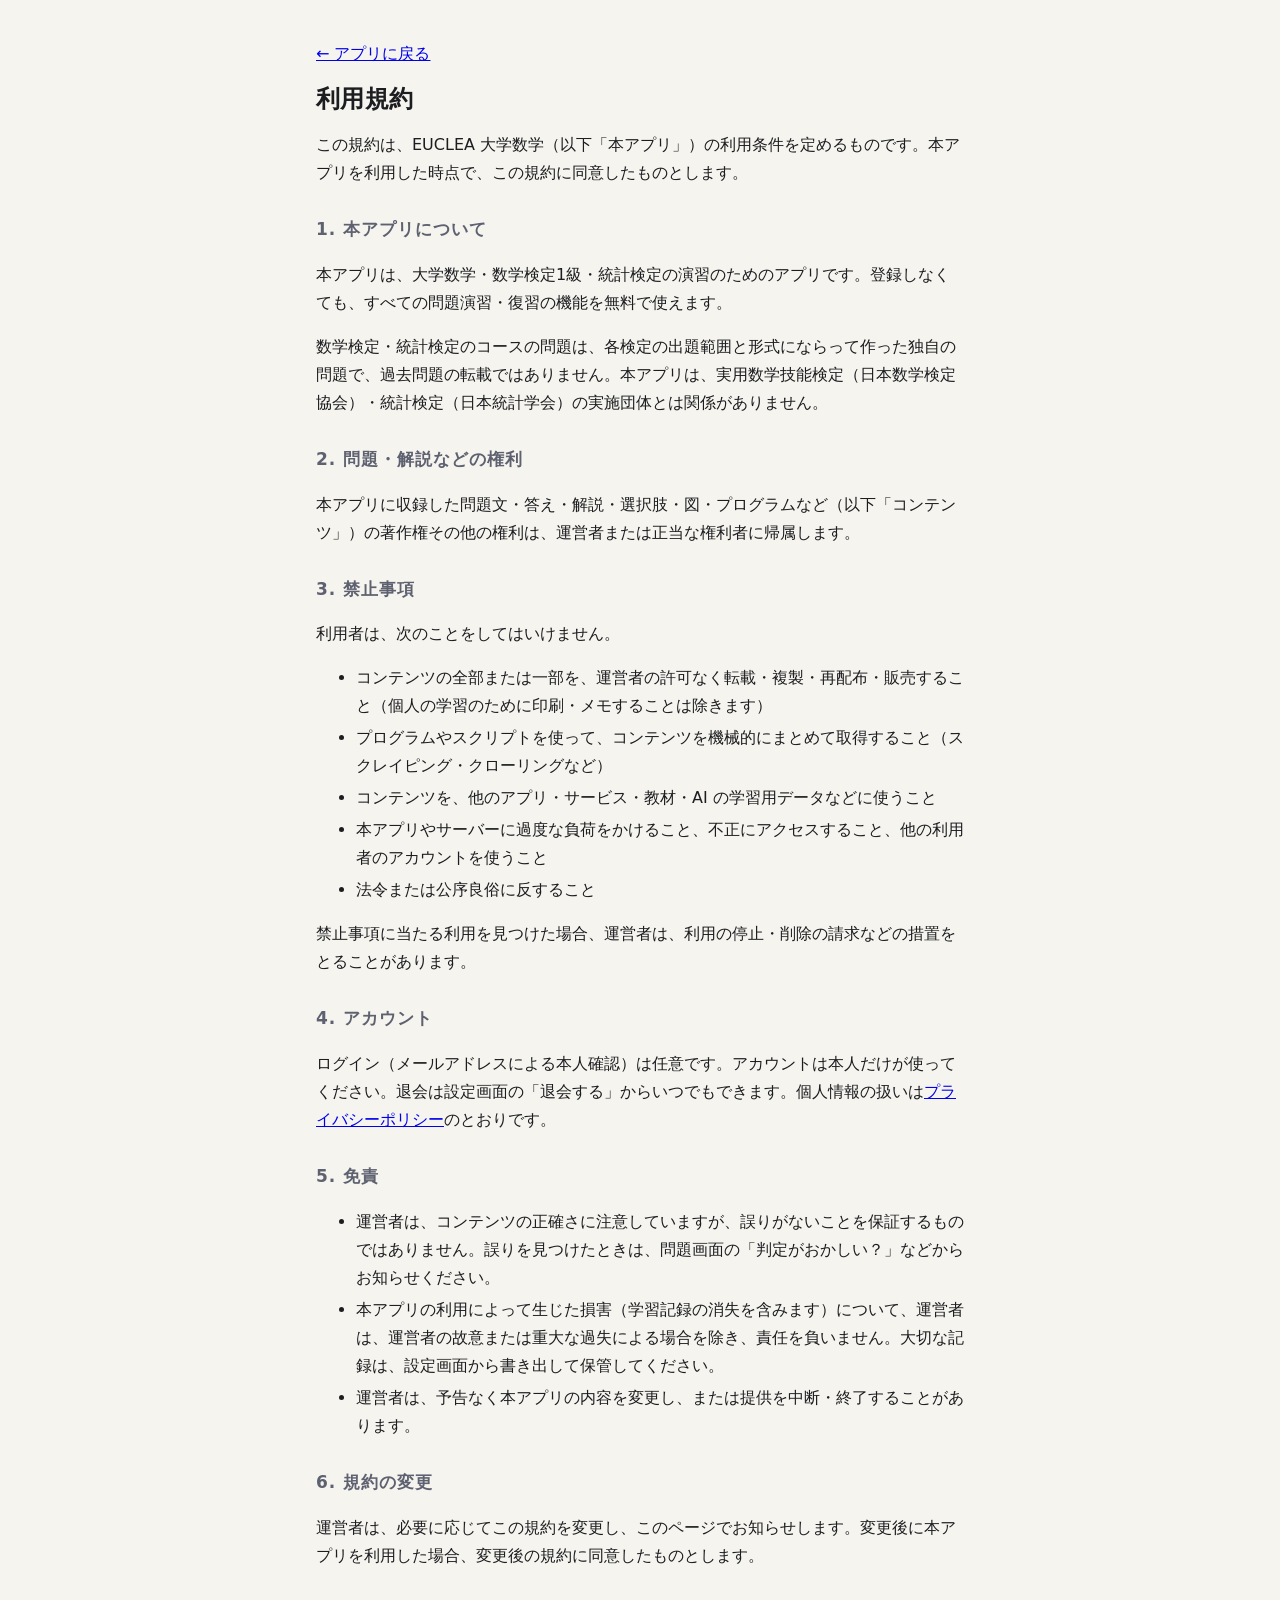
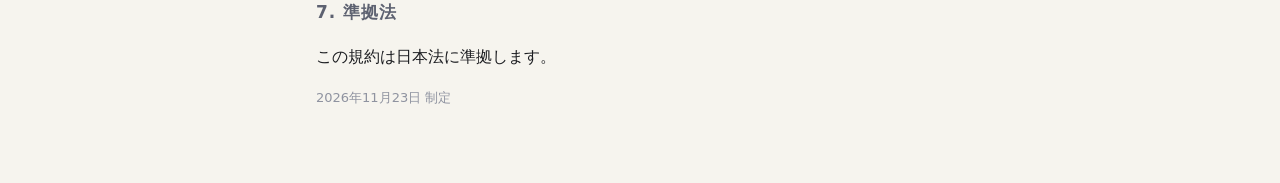
==== terms.html @ 9f71487b "EUCLEA v0.3: Lemma v0.27 と同じシステムに移行 Lemma 受験数学 v0.27 のエンジンを土台に、EUCLEA の問題・コース・マスコットを載せ替えた。 - 今日の学習（復" ====
<!doctype html>
<html lang="ja">
<head>
  <meta charset="utf-8">
  <meta name="viewport" content="width=device-width, initial-scale=1, viewport-fit=cover">
  <meta name="robots" content="noindex">
  <title>利用規約｜EUCLEA 大学数学</title>
  <link rel="stylesheet" href="css/style.css">
  <style>
    body { padding: 24px 16px 60px; max-width: 680px; margin: 0 auto; line-height: 1.75; }
    h1 { font-size: 24px; } h2 { font-size: 17px; margin-top: 28px; }
    li { margin: 4px 0; }
  </style>
</head>
<body>
  <p><a href="./#settings">← アプリに戻る</a></p>
  <h1>利用規約</h1>
  <p>この規約は、EUCLEA 大学数学（以下「本アプリ」）の利用条件を定めるものです。本アプリを利用した時点で、この規約に同意したものとします。</p>

  <h2>1. 本アプリについて</h2>
  <p>本アプリは、大学数学・数学検定1級・統計検定の演習のためのアプリです。登録しなくても、すべての問題演習・復習の機能を無料で使えます。</p>
  <p>数学検定・統計検定のコースの問題は、各検定の出題範囲と形式にならって作った独自の問題で、過去問題の転載ではありません。本アプリは、実用数学技能検定（日本数学検定協会）・統計検定（日本統計学会）の実施団体とは関係がありません。</p>

  <h2>2. 問題・解説などの権利</h2>
  <p>本アプリに収録した問題文・答え・解説・選択肢・図・プログラムなど（以下「コンテンツ」）の著作権その他の権利は、運営者または正当な権利者に帰属します。</p>

  <h2>3. 禁止事項</h2>
  <p>利用者は、次のことをしてはいけません。</p>
  <ul>
    <li>コンテンツの全部または一部を、運営者の許可なく転載・複製・再配布・販売すること（個人の学習のために印刷・メモすることは除きます）</li>
    <li>プログラムやスクリプトを使って、コンテンツを機械的にまとめて取得すること（スクレイピング・クローリングなど）</li>
    <li>コンテンツを、他のアプリ・サービス・教材・AI の学習用データなどに使うこと</li>
    <li>本アプリやサーバーに過度な負荷をかけること、不正にアクセスすること、他の利用者のアカウントを使うこと</li>
    <li>法令または公序良俗に反すること</li>
  </ul>
  <p>禁止事項に当たる利用を見つけた場合、運営者は、利用の停止・削除の請求などの措置をとることがあります。</p>

  <h2>4. アカウント</h2>
  <p>ログイン（メールアドレスによる本人確認）は任意です。アカウントは本人だけが使ってください。退会は設定画面の「退会する」からいつでもできます。個人情報の扱いは<a href="privacy.html">プライバシーポリシー</a>のとおりです。</p>

  <h2>5. 免責</h2>
  <ul>
    <li>運営者は、コンテンツの正確さに注意していますが、誤りがないことを保証するものではありません。誤りを見つけたときは、問題画面の「判定がおかしい？」などからお知らせください。</li>
    <li>本アプリの利用によって生じた損害（学習記録の消失を含みます）について、運営者は、運営者の故意または重大な過失による場合を除き、責任を負いません。大切な記録は、設定画面から書き出して保管してください。</li>
    <li>運営者は、予告なく本アプリの内容を変更し、または提供を中断・終了することがあります。</li>
  </ul>

  <h2>6. 規約の変更</h2>
  <p>運営者は、必要に応じてこの規約を変更し、このページでお知らせします。変更後に本アプリを利用した場合、変更後の規約に同意したものとします。</p>

  <h2>7. 準拠法</h2>
  <p>この規約は日本法に準拠します。</p>

  <p class="muted">2026年11月23日 制定</p>
</body>
</html>
---- css/style.css ----
:root {
  --lemma-version: '0.27.1';
  --paper: #f6f4ee;
  --card: #ffffff;
  --ink: #1c1d21;
  --ink-2: #5d6170;
  --ink-3: #8f93a0;
  --line: #e4e1d8;
  --accent: #5b3cc4;
  --accent-soft: #ece7fa;
  --good: #1f8a52;
  --good-soft: #e3f4ea;
  --bad: #c2412f;
  --bad-soft: #fbe9e5;
  --warn: #b7791f;
  --warn-soft: #fbf1df;
  --radius: 14px;
  --serif: "Hiragino Mincho ProN", "Yu Mincho", "Noto Serif JP", serif;
  --sans: -apple-system, BlinkMacSystemFont, "Hiragino Sans", "Hiragino Kaku Gothic ProN", "Noto Sans JP", system-ui, sans-serif;
  --g-bg: #ffffff;
  --g-grid: #f0eee8;
  --g-major: #dcd9d0;
  --g-axis: #4a4e5a;
  --g-label: #7b7f8c;
  --g-sketch: #e08a1e;
  --tabbar-h: 58px;
  color-scheme: light dark;
  --bird-body: #a9cf8f;
  --bird-belly: #fbfaf6;
  --bird-dark: #6e8f55;
  --bird-eye: #1c1d21;
  --bird-beak: #3f5a2e;
  --bird-cheek: #f2a5a0;
  --shell: #d9b46a;
  --shell-dark: #8a6330;
  --on-accent: #ffffff;
}

@media (prefers-color-scheme: dark) {
  :root:not([data-theme="light"]) {
    --paper: #16171b;
    --card: #1f2126;
    --ink: #ecebe6;
    --ink-2: #a9acb6;
    --ink-3: #7c808b;
    --line: #2e3138;
    --accent: #a892f2;
    --accent-soft: #2a2442;
    --good: #5cc48a;
    --good-soft: #17301f;
    --bad: #ef8573;
    --bad-soft: #3a1f1a;
    --warn: #e5b45e;
    --warn-soft: #352a15;
    --g-bg: #1b1d22;
    --g-grid: #24272d;
    --g-major: #343841;
    --g-axis: #b8bcc6;
    --g-label: #8d919c;
    --g-sketch: #f2a54a;
    --bird-body: #9cc584;
    --bird-belly: #f6f3ec;
    --bird-dark: #5f7e48;
    --bird-eye: #16171b;
    --bird-beak: #34492a;
    --bird-cheek: #e8968f;
    --shell: #d4ad62;
    --shell-dark: #7d5a2b;
    --on-accent: #0f1320;
  }
}
:root[data-theme="dark"] {
    --paper: #16171b;
    --card: #1f2126;
    --ink: #ecebe6;
    --ink-2: #a9acb6;
    --ink-3: #7c808b;
    --line: #2e3138;
    --accent: #a892f2;
    --accent-soft: #2a2442;
    --good: #5cc48a;
    --good-soft: #17301f;
    --bad: #ef8573;
    --bad-soft: #3a1f1a;
    --warn: #e5b45e;
    --warn-soft: #352a15;
    --g-bg: #1b1d22;
    --g-grid: #24272d;
    --g-major: #343841;
    --g-axis: #b8bcc6;
    --g-label: #8d919c;
    --g-sketch: #f2a54a;
    --bird-body: #9cc584;
    --bird-belly: #f6f3ec;
    --bird-dark: #5f7e48;
    --bird-eye: #16171b;
    --bird-beak: #34492a;
    --bird-cheek: #e8968f;
    --shell: #d4ad62;
    --shell-dark: #7d5a2b;
    --on-accent: #0f1320;
}
:root[data-theme="dark"], :root[data-theme="light"] { color-scheme: normal; }
:root[data-theme="dark"] { color-scheme: dark; }
:root[data-theme="light"] { color-scheme: light; }

* { box-sizing: border-box; }
html { -webkit-text-size-adjust: 100%; }
body {
  margin: 0;
  background: var(--paper);
  color: var(--ink);
  font-family: var(--sans);
  font-size: 16px;
  line-height: 1.7;
  -webkit-font-smoothing: antialiased;
  overscroll-behavior-y: none;
}
button, input, textarea, select { font: inherit; color: inherit; }
button { cursor: pointer; -webkit-tap-highlight-color: transparent; }

.view {
  max-width: 720px;
  margin: 0 auto;
  padding: calc(env(safe-area-inset-top) + 20px) 16px calc(var(--tabbar-h) + env(safe-area-inset-bottom) + 28px);
  min-height: 100dvh;
}

/* ---------- tab bar ---------- */
.tabbar {
  position: fixed; left: 0; right: 0; bottom: 0; z-index: 20;
  display: flex; justify-content: center; gap: 4px;
  height: calc(var(--tabbar-h) + env(safe-area-inset-bottom));
  padding-bottom: env(safe-area-inset-bottom);
  background: color-mix(in srgb, var(--paper) 88%, transparent);
  backdrop-filter: blur(16px); -webkit-backdrop-filter: blur(16px);
  border-top: 1px solid var(--line);
}
.tabbar a {
  flex: 0 1 120px; display: flex; flex-direction: column; align-items: center; justify-content: center;
  gap: 2px; text-decoration: none; color: var(--ink-3); font-size: 11px; font-weight: 600;
}
.tabbar svg { width: 24px; height: 24px; fill: none; stroke: currentColor; stroke-width: 1.7; stroke-linecap: round; stroke-linejoin: round; }
.tabbar a.on { color: var(--accent); }
body.immersive .tabbar { display: none; }
body.immersive .view { padding-bottom: calc(env(safe-area-inset-bottom) + 28px); }

/* ---------- type ---------- */
h1 { font-family: var(--serif); font-size: 28px; line-height: 1.3; margin: 8px 0 4px; font-weight: 600; letter-spacing: 0.02em; }
h2 { font-size: 13px; font-weight: 700; color: var(--ink-2); margin: 28px 0 10px; letter-spacing: 0.06em; }
.sub { color: var(--ink-2); margin: 0 0 18px; font-size: 14px; }
.muted { color: var(--ink-3); font-size: 13px; }
strong { font-weight: 700; }

/* ---------- surfaces ---------- */
.panel {
  background: var(--card); border: 1px solid var(--line); border-radius: var(--radius);
  padding: 18px; margin-bottom: 14px;
}
.stat-row { display: grid; grid-template-columns: repeat(3, 1fr); gap: 10px; margin: 18px 0; }
.stat { background: var(--card); border: 1px solid var(--line); border-radius: 12px; padding: 12px 14px; }
.stat b { display: block; font-size: 24px; font-weight: 700; line-height: 1.2; font-variant-numeric: tabular-nums; }
.stat span { font-size: 12px; color: var(--ink-2); }

.btn {
  display: inline-flex; align-items: center; justify-content: center; gap: 6px;
  min-height: 46px; padding: 0 20px; border-radius: 12px; border: 1px solid var(--line);
  background: var(--card); font-weight: 600; font-size: 15px; transition: transform .08s, background .15s;
}
.btn:active { transform: scale(0.98); }
.btn.primary { background: var(--accent); border-color: var(--accent); color: var(--on-accent); }
.btn.primary { color: var(--on-accent); }
.btn.ghost { background: transparent; }
.btn.block { width: 100%; }
.btn:disabled { opacity: 0.4; cursor: default; transform: none; }
.btn-row { display: flex; gap: 10px; flex-wrap: wrap; margin-top: 14px; }
.btn-row .btn { flex: 1 1 140px; }

.chip { display: inline-block; font-size: 12px; font-weight: 600; padding: 2px 10px; border-radius: 999px; background: var(--accent-soft); color: var(--accent); }
.chip.lv1 { background: var(--good-soft); color: var(--good); }
.chip.lv2 { background: var(--accent-soft); color: var(--accent); }
.chip.lv3 { background: var(--warn-soft); color: var(--warn); }
.chip.lv4 { background: var(--bad-soft); color: var(--bad); }
.chip.plain { background: transparent; border: 1px solid var(--line); color: var(--ink-2); }

/* ---------- player ---------- */
.player-top { display: flex; align-items: center; gap: 10px; margin-bottom: 18px; }
.progress { flex: 1; height: 6px; background: var(--line); border-radius: 3px; overflow: hidden; }
.progress > div { height: 100%; background: var(--accent); border-radius: 3px; transition: width .3s; }
.icon-btn { width: 36px; height: 36px; border-radius: 10px; border: 1px solid var(--line); background: var(--card); display: inline-flex; align-items: center; justify-content: center; font-size: 18px; line-height: 1; }
.meta { display: flex; gap: 6px; align-items: center; margin-bottom: 10px; flex-wrap: wrap; }
.meta .count { margin-left: auto; font-size: 13px; color: var(--ink-3); font-variant-numeric: tabular-nums; }
.question { font-size: 17px; line-height: 1.9; margin: 4px 0 18px; }
.question .katex { font-size: 1.06em; }

.answer-row { display: flex; align-items: center; gap: 8px; }
.answer-row .prefix { font-family: "KaTeX_Main", var(--serif); font-size: 18px; white-space: nowrap; }
.answer-input {
  flex: 1; min-width: 0; min-height: 50px; padding: 10px 14px; font-size: 18px;
  border: 1.5px solid var(--line); border-radius: 12px; background: var(--card);
  font-family: ui-monospace, "SF Mono", Menlo, monospace;
}
.answer-input:focus { outline: none; border-color: var(--accent); }
.preview { min-height: 34px; margin: 8px 2px 0; color: var(--ink-2); font-size: 15px; overflow-x: auto; }
.preview.err { color: var(--ink-3); font-size: 13px; }
.keypad { display: flex; gap: 6px; flex-wrap: wrap; margin-top: 8px; }
.keypad button { min-width: 42px; height: 38px; padding: 0 10px; border-radius: 9px; border: 1px solid var(--line); background: var(--card); font-family: ui-monospace, "SF Mono", Menlo, monospace; font-size: 15px; }

.choices { display: grid; gap: 10px; }
.choice {
  text-align: left; padding: 14px 16px; border-radius: 12px; border: 1.5px solid var(--line);
  background: var(--card); line-height: 1.7;
}
.choice.on { border-color: var(--accent); background: var(--accent-soft); }
.choice.right { border-color: var(--good); background: var(--good-soft); }
.choice.wrong { border-color: var(--bad); background: var(--bad-soft); }
/* 選択式の欄：選択肢は2列（長い式は1列）。式がはみ出すときは横にスクロール */
.field.pick { width: 100%; }
.field.pick .frow { display: flex; align-items: center; gap: 8px; margin-bottom: 6px; }
.choices.opts { grid-template-columns: repeat(auto-fit, minmax(140px, 1fr)); gap: 8px; }
.choices.opts .choice { padding: 10px 12px; overflow-x: auto; text-align: center; color: inherit; }
.choices.opts .choice:disabled { opacity: 1; }

.label { font-size: 13px; font-weight: 700; color: var(--ink-2); margin: 20px 0 8px; }
.segment { display: grid; grid-template-columns: repeat(3, 1fr); gap: 6px; }
.segment button { min-height: 42px; border-radius: 10px; border: 1.5px solid var(--line); background: var(--card); font-size: 14px; font-weight: 600; color: var(--ink-2); }
.segment button.on { border-color: var(--accent); color: var(--accent); background: var(--accent-soft); }

.hint-list { display: grid; gap: 8px; margin-top: 14px; }
.hint { padding: 12px 14px; border-radius: 12px; background: var(--warn-soft); border: 1px solid color-mix(in srgb, var(--warn) 30%, transparent); font-size: 15px; }
.hint b { color: var(--warn); font-size: 12px; margin-right: 6px; }

.result { margin-top: 18px; padding: 14px 16px; border-radius: 12px; font-weight: 700; display: flex; align-items: center; gap: 10px; }
.result.ok { background: var(--good-soft); color: var(--good); }
.result.ng { background: var(--bad-soft); color: var(--bad); }
.result .mark { font-size: 22px; }
.result small { display: block; font-weight: 500; color: var(--ink-2); font-size: 13px; }
.inline-err { color: var(--bad); font-size: 13px; margin-top: 6px; }

.solution { margin-top: 14px; padding: 16px; border-radius: 12px; background: var(--card); border: 1px solid var(--line); }
.solution .title { font-size: 12px; font-weight: 700; color: var(--ink-3); letter-spacing: .08em; margin-bottom: 6px; }
.methods { display: flex; gap: 6px; flex-wrap: wrap; margin-top: 10px; }
textarea.explain { width: 100%; min-height: 72px; padding: 12px 14px; border-radius: 12px; border: 1.5px solid var(--line); background: var(--card); resize: vertical; font-size: 15px; line-height: 1.6; }
textarea.explain:focus { outline: none; border-color: var(--accent); }

.intro .point { font-size: 16px; line-height: 1.9; }
.intro .example { margin-top: 14px; padding-top: 14px; border-top: 1px dashed var(--line); font-size: 15px; }
.kicker { font-size: 12px; font-weight: 700; letter-spacing: .1em; color: var(--accent); margin-bottom: 2px; }

/* ---------- graph ---------- */
.graph-host { position: relative; width: 100%; height: 300px; border-radius: var(--radius); overflow: hidden; border: 1px solid var(--line); background: var(--g-bg); }
.graph-canvas { display: block; touch-action: none; }
.graph-host.sketching { box-shadow: 0 0 0 2px var(--g-sketch) inset; }
.graph-tools { position: absolute; right: 8px; top: 8px; display: flex; flex-direction: column; gap: 6px; z-index: 2; }
.graph-tools button { width: 36px; height: 36px; border-radius: 10px; border: 1px solid var(--line); background: color-mix(in srgb, var(--card) 90%, transparent); font-size: 17px; line-height: 1; display: flex; align-items: center; justify-content: center; }
.graph-tools button.on { background: var(--g-sketch); color: #fff; border-color: var(--g-sketch); }
.graph-tools svg { width: 18px; height: 18px; fill: none; stroke: currentColor; stroke-width: 1.8; stroke-linecap: round; stroke-linejoin: round; }

.graph-page .graph-host { height: min(56dvh, 520px); }
.expr-list { margin-top: 12px; display: grid; gap: 8px; }
.expr { display: flex; align-items: center; gap: 8px; background: var(--card); border: 1px solid var(--line); border-radius: 12px; padding: 6px 8px; }
.expr .dot { width: 22px; height: 22px; border-radius: 50%; flex: none; border: 2px solid; }
.expr .dot.off { background: transparent !important; }
.expr input { flex: 1; min-width: 0; border: 0; background: transparent; padding: 8px 4px; font-size: 16px; font-family: ui-monospace, "SF Mono", Menlo, monospace; }
.expr input:focus { outline: none; }
.expr .del { border: 0; background: transparent; color: var(--ink-3); font-size: 20px; width: 32px; height: 32px; }
.expr-err { font-size: 12px; color: var(--bad); padding: 0 12px 2px 40px; margin-top: -4px; }
.sliders { display: grid; gap: 4px; margin-top: 10px; }
.slider { display: grid; grid-template-columns: 28px 1fr 64px; gap: 10px; align-items: center; padding: 4px 8px; }
.slider .name { font-family: "KaTeX_Math", var(--serif); font-style: italic; font-size: 18px; text-align: center; }
.slider input[type=range] { width: 100%; accent-color: var(--accent); }
.slider input[type=number] { width: 64px; padding: 4px 6px; border: 1px solid var(--line); border-radius: 8px; background: var(--card); font-variant-numeric: tabular-nums; }
.syntax { font-size: 13px; color: var(--ink-2); line-height: 1.8; }
.syntax code { font-family: ui-monospace, "SF Mono", Menlo, monospace; background: var(--accent-soft); color: var(--accent); padding: 1px 6px; border-radius: 6px; font-size: 12.5px; white-space: nowrap; }
.presets { display: flex; gap: 6px; flex-wrap: wrap; margin-top: 8px; }
.presets button { border: 1px solid var(--line); background: var(--card); border-radius: 999px; padding: 4px 12px; font-size: 13px; }

/* ---------- map ---------- */
.unit { margin-bottom: 8px; }
.card-row {
  display: grid; grid-template-columns: 1fr auto; gap: 4px 12px; align-items: center;
  width: 100%; text-align: left; padding: 12px 14px; border: 1px solid var(--line); border-radius: 12px;
  background: var(--card); margin-bottom: 8px;
}
.card-row.locked { opacity: 0.5; }
.card-row .nm { font-weight: 600; font-size: 15px; }
.bar { grid-column: 1 / -1; height: 6px; border-radius: 3px; background: var(--line); overflow: hidden; }
.bar > div { height: 100%; border-radius: 3px; }
.st-new { color: var(--ink-3); background: transparent; border: 1px solid var(--line); }
.st-due { background: var(--warn-soft); color: var(--warn); }
.st-learning { background: var(--accent-soft); color: var(--accent); }
.st-solid { background: var(--good-soft); color: var(--good); }

.calib { display: grid; grid-template-columns: 1fr 1fr; gap: 10px; }

/* ---------- settings ---------- */
.setting { display: flex; align-items: center; justify-content: space-between; gap: 12px; padding: 12px 0; border-bottom: 1px solid var(--line); }
.setting:last-child { border-bottom: 0; }
.setting select { padding: 6px 10px; border-radius: 8px; border: 1px solid var(--line); background: var(--card); }
.refs li { margin-bottom: 8px; font-size: 14px; }
.refs a { color: var(--accent); }

.toast { position: fixed; left: 50%; bottom: calc(var(--tabbar-h) + env(safe-area-inset-bottom) + 16px); transform: translateX(-50%); background: var(--ink); color: var(--paper); padding: 10px 18px; border-radius: 999px; font-size: 14px; z-index: 50; opacity: 0; transition: opacity .2s; pointer-events: none; }
.toast.show { opacity: 1; }

.fade-in { animation: fade .25s ease; }
@keyframes fade { from { opacity: 0; transform: translateY(6px); } to { opacity: 1; transform: none; } }
@media (prefers-reduced-motion: reduce) { .fade-in { animation: none; } }

/* ---------- practice ---------- */
.mode-grid { display: grid; grid-template-columns: 1fr 1fr; gap: 10px; }
.mode { text-align: left; padding: 14px 16px; border-radius: var(--radius); border: 1px solid var(--line); background: var(--card); display: flex; flex-direction: column; gap: 2px; min-height: 84px; }
.mode b { font-size: 16px; }
.mode span { font-size: 12.5px; color: var(--ink-2); line-height: 1.5; }
.subject { margin-top: 18px; }
.subj { border: 0; background: transparent; font-weight: 700; font-size: 15px; padding: 4px 0; color: var(--ink-3); display: inline-flex; align-items: center; gap: 8px; }
.subj::before { content: ''; width: 16px; height: 16px; border-radius: 5px; border: 1.5px solid var(--line); background: var(--card); }
.subj.on { color: var(--ink); }
.subj.on::before { background: var(--accent); border-color: var(--accent); }
.toggles { display: flex; flex-wrap: wrap; gap: 8px; margin-top: 8px; }
.tog { border: 1.5px solid var(--line); background: var(--card); border-radius: 999px; padding: 6px 14px; font-size: 14px; font-weight: 600; color: var(--ink-2); display: inline-flex; align-items: center; gap: 6px; }
.tog small { font-size: 11px; color: var(--ink-3); font-weight: 600; }
.tog.on { border-color: var(--accent); background: var(--accent-soft); color: var(--accent); }
.tog.on small { color: var(--accent); }
.tog.lv3.on { border-color: var(--warn); background: var(--warn-soft); color: var(--warn); }
.tog.lv4.on { border-color: var(--bad); background: var(--bad-soft); color: var(--bad); }
.keypoint { margin-top: 12px; padding-top: 12px; border-top: 1px dashed var(--line); font-size: 14.5px; color: var(--ink-2); }
.keypoint b { display: block; font-size: 12px; color: var(--ink-3); letter-spacing: .08em; margin-bottom: 2px; }
.mode-switch { grid-template-columns: 1fr 1fr; margin-bottom: 12px; }
.mode-switch.gmode { grid-template-columns: repeat(3, 1fr); }
.mode-switch.gmode button { padding-left: 2px; padding-right: 2px; font-size: 13px; }

/* ---------- today ---------- */
.toolbar { display: flex; align-items: center; gap: 10px; justify-content: space-between; margin: 6px 0 14px; flex-wrap: wrap; }
.toolbar .toggles { margin-top: 0; }
.toolbar select { padding: 7px 10px; border-radius: 10px; border: 1px solid var(--line); background: var(--card); font-weight: 600; }
.hero { width: 100%; text-align: left; border: 0; border-radius: var(--radius); padding: 18px 20px; background: var(--accent); color: var(--on-accent); display: flex; flex-direction: column; gap: 4px; transition: transform .08s; }
.hero:active { transform: scale(0.99); }
.hero b { font-size: 20px; font-family: var(--serif); }
.hero span { font-size: 13px; opacity: .9; line-height: 1.6; }
.hero { color: var(--on-accent); }
.subj-block { background: var(--card); border: 1px solid var(--line); border-radius: var(--radius); margin-bottom: 12px; overflow: hidden; }
.subj-row { width: 100%; display: flex; align-items: baseline; gap: 10px; padding: 12px 16px; border: 0; border-bottom: 1px solid var(--line); background: transparent; text-align: left; }
.subj-row b { font-size: 16px; font-family: var(--serif); }
.subj-row span { font-size: 12px; color: var(--ink-3); font-variant-numeric: tabular-nums; }
.subj-row i { margin-left: auto; font-style: normal; font-size: 13px; font-weight: 600; color: var(--accent); }
.unit-row { width: 100%; display: grid; grid-template-columns: 1fr auto; gap: 4px 10px; padding: 10px 16px; border: 0; border-bottom: 1px solid var(--line); background: transparent; text-align: left; }
.unit-row:last-child { border-bottom: 0; }
.unit-row:disabled, .subj-row:disabled { opacity: .45; }
.unit-row .nm { font-size: 15px; font-weight: 600; }
.unit-row .ct { font-size: 12px; color: var(--ink-3); font-variant-numeric: tabular-nums; align-self: center; }
.unit-row .bar { grid-column: 1 / -1; height: 4px; }
.unit-row .bar > div { background: var(--good); }
.unit-row:active, .subj-row:active { background: var(--accent-soft); }

.banner { position: sticky; top: 0; z-index: 40; margin: 0; padding: calc(env(safe-area-inset-top) + 10px) 16px 10px; background: var(--bad-soft); color: var(--bad); font-size: 13px; line-height: 1.6; border-bottom: 1px solid color-mix(in srgb, var(--bad) 30%, transparent); }
.banner b { display: block; font-size: 14px; }
.banner small { color: var(--ink-3); }
.graph-error { padding: 16px; color: var(--bad); font-size: 14px; }

/* ---------- written problems (問題管理表) ---------- */
.qhtml { line-height: 1.95; overflow-wrap: anywhere; }
.qhtml ol, .qhtml ul { margin: 8px 0 4px; padding-left: 0; list-style: none; }
.qhtml ul { padding-left: 1.2em; list-style: disc; }
.qhtml ol > li { position: relative; padding-left: 2.4em; margin: 6px 0; }
.qhtml ol > li > .lb { position: absolute; left: 0; top: 0; font-weight: 600; color: var(--ink-2); }
.qhtml li.lab { padding-left: 3.2em; }
.qhtml ul > li { margin: 4px 0; }
/* 見出しつきの箇条書き（\item[①] など）：点は出さず、見出しを左に */
.qhtml ul > li.lab { list-style: none; position: relative; padding-left: 2.2em; margin-left: -1.2em; }
.qhtml ul > li.lab > .lb { position: absolute; left: 0; top: 0; font-weight: 600; color: var(--ink-2); }
.qhtml .dm { margin: 6px 0; overflow-x: auto; overflow-y: hidden; -webkit-overflow-scrolling: touch; }
.qhtml .katex-display { margin: 4px 0; }
.katex-display { overflow-x: auto; overflow-y: hidden; padding: 2px 0; }
.qhtml .center { text-align: center; margin: 8px 0; }
.qhtml .quote { margin: 8px 0; padding: 8px 12px; border-left: 3px solid var(--line); background: color-mix(in srgb, var(--card) 70%, var(--paper)); border-radius: 0 8px 8px 0; }
.qhtml .tbl { overflow-x: auto; margin: 8px 0; }
.qhtml table { border-collapse: collapse; margin: 0 auto; font-variant-numeric: tabular-nums; }
.qhtml td { border: 1px solid var(--line); padding: 4px 10px; text-align: center; white-space: nowrap; }
.qhtml .fbox { display: inline-block; border: 1px solid var(--ink-2); padding: 0 6px; text-align: left; }
.qhtml .fbox.blank { width: 3.2em; height: 1.4em; vertical-align: middle; padding: 0; }
.qhtml .center > .fbox { max-width: 100%; }
.qhtml .parbox { display: block; padding: 6px 4px; }
.qhtml .phantom { visibility: hidden; }
.qhtml .hfill { display: inline-block; width: 1em; }
.qhtml br.p { display: block; content: ''; margin-top: 8px; }
.written .question { font-size: 16.5px; }
.pen { margin: 4px 2px 0; }
.timer { font-variant-numeric: tabular-nums; }
.timer.over { color: var(--warn); border-color: var(--warn); }
.ans { font-size: 16px; }
.segment.self button { display: flex; align-items: center; justify-content: center; gap: 6px; }
.segment.self button b { font-size: 17px; }
.feel { display: grid; grid-template-columns: repeat(5, 1fr); gap: 6px; }
.feel button { min-height: 40px; border-radius: 10px; border: 1.5px solid var(--line); background: var(--card); font-weight: 600; color: var(--ink-2); font-variant-numeric: tabular-nums; }
.feel button.on { border-color: var(--accent); color: var(--accent); background: var(--accent-soft); }
.pid { margin-top: 18px; font-size: 11px; font-family: ui-monospace, "SF Mono", Menlo, monospace; text-align: right; }
.toggles .tog.lv1.on { border-color: var(--good); background: var(--good-soft); color: var(--good); }
.toggles .tog.lv5.on { border-color: var(--bad); background: var(--bad-soft); color: var(--bad); }
.chip.lv1 { background: var(--good-soft); color: var(--good); }
.chip.lv2 { background: var(--accent-soft); color: var(--accent); }
.chip.lv3 { background: var(--warn-soft); color: var(--warn); }
.chip.lv4, .chip.lv5 { background: var(--bad-soft); color: var(--bad); }
.chip.lv5 { font-weight: 800; }
.toolbar .toggles { gap: 6px; }
.toolbar .tog { padding: 5px 11px; font-size: 13px; }


/* ---------- v0.5：アイコン・入力欄・鳥・計算・テーマ ---------- */
.ico { width: 1.25em; height: 1.25em; vertical-align: -0.25em; flex: none; }
.segment.conf button, .segment.self button { display: flex; align-items: center; justify-content: center; gap: 6px; min-height: 48px; }
.segment.conf button .ico, .segment.self button .ico { width: 20px; height: 20px; }
.segment.conf button[data-c="low"] { color: var(--ink-3); }
.segment.conf button.on[data-c="low"] { color: var(--ink-2); border-color: var(--ink-3); background: color-mix(in srgb, var(--ink-3) 12%, var(--card)); }
.segment.conf button.on[data-c="mid"] { color: var(--accent); }
.segment.conf button.on[data-c="high"] { color: var(--good); border-color: var(--good); background: var(--good-soft); }
.segment.self button[data-g="full"] { color: var(--good); }
.segment.self button[data-g="part"] { color: var(--warn); }
.segment.self button[data-g="none"] { color: var(--bad); }
.segment.self button.on[data-g="full"] { border-color: var(--good); background: var(--good-soft); }
.segment.self button.on[data-g="part"] { border-color: var(--warn); background: var(--warn-soft); }
.segment.self button.on[data-g="none"] { border-color: var(--bad); background: var(--bad-soft); }
.verdict { display: flex; align-items: center; gap: 10px; margin-top: 16px; padding: 12px 16px; border-radius: 12px; font-size: 18px; }
.verdict .ico { width: 30px; height: 30px; }
.verdict.v-full { background: var(--good-soft); color: var(--good); }
.verdict.v-part { background: var(--warn-soft); color: var(--warn); }
.verdict.v-none { background: var(--bad-soft); color: var(--bad); }
.result .mark .ico { width: 26px; height: 26px; }

.inputs { margin: 6px 0 4px; display: grid; gap: 12px; }
.part { display: grid; grid-template-columns: auto 1fr; gap: 10px; align-items: start; }
.part .pn { font-weight: 700; color: var(--ink-2); padding-top: 12px; min-width: 2em; }
.pf { display: grid; gap: 10px; min-width: 0; }
.field { min-width: 0; }
.field .answer-row { flex-wrap: wrap; }
.field .answer-input { min-width: 8em; }
.flabel { font-family: "KaTeX_Main", var(--serif); font-size: 17px; white-space: nowrap; }
.flabel::after { content: ' ='; color: var(--ink-3); }
.unit { color: var(--ink-2); }
.fmark { display: inline-flex; width: 28px; height: 28px; align-items: center; justify-content: center; }
.fmark .ico { width: 24px; height: 24px; }
.fmark.ok { color: var(--good); } .fmark.ng { color: var(--bad); }
.field.is-ok .answer-input { border-color: var(--good); background: var(--good-soft); }
.field.is-ng .answer-input { border-color: var(--bad); }
.field.self { color: var(--ink-2); font-size: 14px; padding: 10px 12px; border: 1px dashed var(--line); border-radius: 12px; }
.selfnote { display: inline-flex; align-items: center; gap: 6px; }
.field.cases { border: 1px solid var(--line); border-radius: 12px; padding: 10px; background: var(--card); }
.frow { display: flex; align-items: center; gap: 8px; margin-bottom: 8px; flex-wrap: wrap; }
.caserow { display: grid; grid-template-columns: 1fr auto 1fr auto; gap: 6px; align-items: center; margin-bottom: 6px; }
.caserow .answer-input { min-height: 44px; font-size: 16px; padding: 8px 10px; min-width: 0; }
.caserow .arrow { color: var(--ink-3); }
.mini { border: 1px solid var(--line); background: var(--card); border-radius: 999px; padding: 4px 12px; font-size: 13px; font-weight: 600; color: var(--ink-2); display: inline-flex; align-items: center; gap: 4px; margin-top: 6px; }
.mini .ico { width: 16px; height: 16px; }
.mini.add { color: var(--accent); border-color: color-mix(in srgb, var(--accent) 40%, var(--line)); }
.mini.del { margin-top: 0; padding: 2px 9px; }
.mini.dispute { color: var(--warn); border-color: color-mix(in srgb, var(--warn) 40%, var(--line)); }
.dispute-note { margin: 10px 2px 0; }
.small { font-size: 12px; margin-left: 6px; }
.keypad.sticky { position: sticky; bottom: calc(env(safe-area-inset-bottom) + 8px); z-index: 5; background: color-mix(in srgb, var(--paper) 92%, transparent); backdrop-filter: blur(10px); -webkit-backdrop-filter: blur(10px); padding: 8px; border-radius: 12px; border: 1px solid var(--line); }
.keypad button.wide { min-width: 64px; font-family: inherit; }
.anskey { display: grid; gap: 6px; }
.akrow { display: flex; gap: 8px; align-items: baseline; flex-wrap: wrap; }
.akrow .pn { font-weight: 700; color: var(--ink-2); }
details.orig { margin-top: 10px; font-size: 13px; color: var(--ink-2); }
details.orig summary { cursor: pointer; }
.sol { line-height: 2; }
.glossary { margin-top: 12px; padding: 10px 12px; border-radius: 10px; background: var(--accent-soft); font-size: 14px; }
.glossary b { display: block; font-size: 12px; color: var(--accent); letter-spacing: .08em; }
.glossary p { margin: 4px 0 0; }
.feel { grid-template-columns: repeat(5, 1fr); }
.feel button { display: flex; flex-direction: column; align-items: center; gap: 0; min-height: 52px; padding: 4px 2px; }
.feel button b { font-size: 16px; }
.feel button span { font-size: 10.5px; font-weight: 600; line-height: 1.3; }

/* 設定のスイッチとテーマ */
.switch { width: 50px; height: 30px; border-radius: 999px; border: 0; background: var(--line); position: relative; flex: none; transition: background .15s; }
.switch i { position: absolute; top: 3px; left: 3px; width: 24px; height: 24px; border-radius: 50%; background: #fff; box-shadow: 0 1px 3px rgba(0,0,0,.25); transition: left .15s; }
.switch.on { background: var(--good); }
.switch.on i { left: 23px; }
.segment.theme, .segment.amode { display: inline-grid; grid-template-columns: repeat(3, auto); gap: 4px; }
.segment.theme button, .segment.amode button { min-height: 34px; padding: 0 12px; font-size: 13px; }

/* 鳥 */
#bird { position: fixed; right: 12px; bottom: calc(var(--tabbar-h) + env(safe-area-inset-bottom) + 10px); z-index: 30; display: flex; align-items: flex-end; gap: 6px; pointer-events: none; }
body.immersive #bird { bottom: calc(env(safe-area-inset-bottom) + 12px); }
body.immersive #bird:not(.talk) { opacity: 0; }
.bird-btn { pointer-events: auto; width: 54px; height: 54px; border: 0; background: transparent; padding: 0; filter: drop-shadow(0 2px 4px rgba(0,0,0,.18)); }
.bird-btn:active { transform: scale(.94); }
.bird-svg { width: 100%; height: 100%; }
#bird.talk .bird-svg { animation: hop .5s ease; }
@keyframes hop { 0%, 100% { transform: translateY(0); } 40% { transform: translateY(-6px); } }
#bird .bubble { pointer-events: auto; max-width: min(300px, calc(100vw - 96px)); background: var(--card); color: var(--ink); border: 1px solid var(--line); border-radius: 14px 14px 4px 14px; padding: 10px 12px; font-size: 13.5px; line-height: 1.7; box-shadow: 0 4px 16px rgba(0,0,0,.12); opacity: 0; transform: translateY(6px) scale(.98); transition: opacity .2s, transform .2s; visibility: hidden; }
#bird .bubble b { display: block; font-size: 11px; color: var(--accent); letter-spacing: .06em; }
#bird.talk .bubble { opacity: 1; transform: none; visibility: visible; }
@media (prefers-reduced-motion: reduce) { #bird.talk .bird-svg { animation: none; } }
body[data-tab="graph"] #bird:not(.talk) { opacity: .0; }

/* 計算トレーニング */
.drill-grid { display: grid; grid-template-columns: 1fr 1fr; gap: 10px; }
.drill-card { text-align: left; border: 1px solid var(--line); background: var(--card); border-radius: var(--radius); padding: 14px; display: flex; flex-direction: column; gap: 2px; min-height: 120px; }
.drill-card .dicon { font-family: "KaTeX_Main", var(--serif); font-size: 20px; color: var(--accent); margin-bottom: 4px; }
.drill-card b { font-size: 16px; }
.drill-card span { font-size: 12.5px; color: var(--ink-2); }
.drill-card small { margin-top: auto; padding-top: 6px; font-size: 11.5px; color: var(--ink-3); font-variant-numeric: tabular-nums; }
.drill .dq { margin: 8px 0 16px; padding: 14px; border-radius: var(--radius); background: var(--card); border: 1px solid var(--line); overflow-x: auto; }
.drill .dask { font-size: 14px; color: var(--ink-2); margin-bottom: 4px; }
.drill .dexpr { font-size: 18px; }
.drill .count { font-size: 13px; color: var(--ink-3); font-variant-numeric: tabular-nums; }
.dans { overflow-x: auto; }

.nw{white-space:nowrap}
.nw .katex{white-space:normal}
.anskey .akf{display:inline-block;margin:2px 14px 2px 0}

/* v0.6 基礎 */
.chip.lv0 { background: transparent; color: var(--good); box-shadow: inset 0 0 0 1px var(--good); }
.toggles .tog.lv0.on { border-color: var(--good); background: transparent; color: var(--good); border-style: dashed; }

/* v0.8 得意・苦手 */
.strength .radar { display: block; width: 100%; max-width: 330px; margin: 0 auto; }
.radar .rg { fill: none; stroke: var(--line); stroke-width: 1; }
.radar .rg.mid { stroke-dasharray: 3 3; stroke: var(--ink-3); }
.radar .rv { fill: color-mix(in srgb, var(--accent) 22%, transparent); stroke: var(--accent); stroke-width: 2; }
.radar .rp { fill: var(--accent); }
.radar .rl { font-size: 12px; font-weight: 700; fill: var(--ink); }
.radar .rl.none { fill: var(--ink-3); font-weight: 500; }
.radar .rs { font-size: 11px; font-weight: 500; fill: var(--ink-3); }
.radar .rt { font-size: 9px; fill: var(--ink-3); paint-order: stroke; stroke: var(--card); stroke-width: 3px; }
.sw-cols { display: grid; grid-template-columns: 1fr 1fr; gap: 10px; margin: 6px 0 12px; }
.sw-cols > div { display: flex; flex-direction: column; gap: 4px; font-size: 13px; }
.sw-cols em { font-style: normal; color: var(--ink-3); font-variant-numeric: tabular-nums; }
.sw-good { color: var(--good); } .sw-weak { color: var(--bad); }
.tiles { display: flex; flex-direction: column; gap: 6px; }
.tile-row { display: grid; grid-template-columns: 30px 1fr; gap: 6px; align-items: stretch; }
.tile-grid { display: grid; grid-template-columns: repeat(3, minmax(0, 1fr)); gap: 6px; }
.tile-sub { width: 30px; flex: none; font-size: 12px; font-weight: 700; color: var(--ink-3); display: flex; align-items: center; }
.tile { min-width: 0; min-height: 52px; border: 1px solid var(--line); border-radius: 10px; background: var(--card);
  display: flex; flex-direction: column; justify-content: space-between; align-items: flex-start; padding: 6px 8px; text-align: left; color: var(--ink); }
.tile span { font-size: 11.5px; line-height: 1.25; }
.tile b { font-size: 15px; font-variant-numeric: tabular-nums; }
.legend { font-size: 11.5px; margin: 10px 0 0; line-height: 1.6; }
.legend i { display: inline-block; width: 12px; height: 12px; border-radius: 3px; margin: 0 3px -2px 6px; border: 1px solid var(--line); }
.legend i:first-child { margin-left: 0; }
.lg-weak { background: color-mix(in srgb, var(--bad) 55%, var(--card)); }
.lg-mid { background: var(--card); }
.lg-good { background: color-mix(in srgb, var(--good) 55%, var(--card)); }

/* v0.8 検索・問題セット */
.search { display: flex; gap: 8px; margin: 14px 0 4px; }
.search input { flex: 1; min-width: 0; height: 44px; border-radius: 12px; border: 1.5px solid var(--line); background: var(--card); color: var(--ink); padding: 0 12px; font-size: 16px; }
.search input:focus { outline: none; border-color: var(--accent); }
.search .btn { flex: none; }
.set-card { background: var(--card); border: 1px solid var(--line); border-radius: 14px; margin-bottom: 8px; overflow: hidden; }
.set-main { display: flex; flex-direction: column; gap: 4px; width: 100%; text-align: left; background: none; border: 0; padding: 11px 14px 8px; color: var(--ink); }
.set-desc { font-size: 12.5px; line-height: 1.45; }
.set-foot { display: flex; justify-content: space-between; align-items: center; padding: 0 14px 10px; }
.set-go { font-size: 13px; font-weight: 700; color: var(--accent); }
.linkbtn { background: none; border: 0; padding: 4px 0; font-size: 12px; color: var(--ink-3); text-decoration: underline; }
.set-head { display: flex; justify-content: space-between; align-items: baseline; gap: 8px; }
.set-head .ct { font-size: 12.5px; color: var(--ink-3); font-variant-numeric: tabular-nums; }
.set-card .bar { display: block; margin-top: 4px; height: 4px; border-radius: 2px; background: var(--line); overflow: hidden; }
.set-card .bar div { height: 100%; background: var(--accent); }
.results { display: flex; flex-direction: column; gap: 6px; margin-top: 12px; }
.res-row { text-align: left; background: var(--card); border: 1px solid var(--line); border-radius: 12px; padding: 10px 12px; display: flex; flex-direction: column; gap: 4px; color: var(--ink); }
.res-row .nm { font-weight: 600; font-size: 14px; }
.res-row .small { font-size: 12px; }
.res-row .chip { transform: scale(.9); transform-origin: left center; }

/* v0.9 アカウント */
.field-in { width: 100%; height: 44px; border-radius: 12px; border: 1.5px solid var(--line); background: var(--card); color: var(--ink); padding: 0 12px; font-size: 16px; box-sizing: border-box; }
.field-in:focus { outline: none; border-color: var(--accent); }
.field-in.code { font-size: 22px; letter-spacing: .3em; text-align: center; font-variant-numeric: tabular-nums; }
.acct-err { color: var(--bad); font-size: 13px; margin: 8px 0 0; min-height: 0; }
.acct-err:empty { display: none; }
.btn.danger { color: var(--bad); }
.muted.small, .small { font-size: 12px; }

/* ---------- 選択肢つきの確認（choose()） ---------- */
.chooser { position: fixed; inset: 0; z-index: 60; background: rgb(0 0 0 / .45); display: flex; align-items: center; justify-content: center; padding: 20px; }
.chooser-box { background: var(--card); color: var(--ink); border-radius: 16px; padding: 20px; width: min(420px, 100%); box-shadow: 0 12px 40px rgb(0 0 0 / .25); }
.chooser-box h3 { margin: 0 0 8px; font-size: 17px; }
.chooser-box p { margin: 0 0 14px; color: var(--ink-2); font-size: 14px; line-height: 1.6; }
.chooser-btns { display: grid; gap: 8px; }
.chooser-btns .btn.danger { color: var(--bad); border-color: var(--bad); }

/* ---------- ブックマーク ---------- */
.chip.bm { cursor: pointer; border: 1px solid var(--line); background: transparent; color: var(--ink-2); font: inherit; font-size: 12px; }
.chip.bm.on { color: var(--warn); border-color: var(--warn); background: var(--warn-soft); }
@media (max-width: 420px) { .chip.bm span { display: none; } }

/* ---------- 問題を解きながら開くグラフ（下から出るシート） ---------- */
.chip.gbtn { cursor: pointer; border: 1px solid var(--line); background: transparent; color: var(--ink-2); font: inherit; font-size: 12px; display: inline-flex; align-items: center; gap: 2px; }
.chip.gbtn svg { width: 15px; height: 15px; fill: none; stroke: currentColor; stroke-width: 2; stroke-linecap: round; stroke-linejoin: round; }
@media (max-width: 420px) { .chip.gbtn span:not(.lbl) { display: none; } }
.gsheet { position: fixed; inset: 0; z-index: 55; background: rgb(0 0 0 / .35); display: flex; align-items: flex-end; justify-content: center; }
.gsheet-box { background: var(--paper); color: var(--ink); width: min(720px, 100%); max-height: 92dvh; border-radius: 18px 18px 0 0; box-shadow: 0 -8px 30px rgb(0 0 0 / .2); display: flex; flex-direction: column; animation: sheet-up .2s ease-out; }
@keyframes sheet-up { from { transform: translateY(30px); opacity: .6; } to { transform: none; opacity: 1; } }
.gsheet-head { display: flex; align-items: center; gap: 10px; padding: 12px 14px 8px; border-bottom: 1px solid var(--line); }
.gsheet-head b { font-size: 16px; }
.gsheet-head .muted { font-size: 12px; flex: 1; }
.gsheet-body { overflow-y: auto; padding: 12px 14px calc(16px + env(safe-area-inset-bottom)); -webkit-overflow-scrolling: touch; }
.gsheet .graph-page .graph-host, .gsheet-body .graph-host { height: min(44dvh, 400px); }
.gsheet .gmore { margin-top: 12px; }
.gsheet .gmore summary { cursor: pointer; color: var(--ink-2); font-size: 14px; }
body.sheet-open { overflow: hidden; }
.expr-err.note { color: var(--ink-2); font-variant-numeric: tabular-nums; }
.chip.gbtn.fig { color: var(--accent); border-color: color-mix(in srgb, var(--accent) 45%, var(--line)); }
.chip.gbtn.fig.locked { opacity: .5; }
.fig-note { font-size: 13px; margin: 0 0 10px; line-height: 1.6; }

/* 頻出度（難易度とは別） */
.chip.val { background: transparent; border: 1px solid var(--line); color: var(--ink-2); }
.chip.val.v3 { border-color: var(--accent); color: var(--accent); font-weight: 600; }
.chip.val.v1 { opacity: .75; }

/* 今日の学習（v0.16） */
.goal { display: grid; grid-template-columns: auto 1fr; align-items: center; gap: 12px; margin: 2px 2px 14px; font-size: 14px; color: var(--ink-2); }
.goal b { font-size: 18px; color: var(--ink); }
.goal .bar { grid-column: auto; height: 6px; }
.goal .bar > div { background: var(--good); }
.resume-row { display: flex; flex-direction: column; gap: 6px; margin-bottom: 10px; }
.resume-row .btn.small { align-self: flex-end; min-height: 32px; padding: 4px 12px; font-size: 12.5px; }
.hero.alt { background: var(--card); color: var(--ink); border: 1.5px solid var(--accent); }
.hero.alt b { color: var(--accent); }
.hero[disabled] { opacity: .5; }
.weak-note { margin: 10px 2px 14px; font-size: 13.5px; color: var(--ink-2); line-height: 1.7; }
.weak-note .linkbtn { font-size: 13px; color: var(--accent); margin-left: 6px; text-decoration: none; font-weight: 600; }
details.howto { margin-top: 26px; border-top: 1px solid var(--line); padding-top: 12px; font-size: 14px; color: var(--ink-2); }
details.howto summary { cursor: pointer; font-weight: 600; color: var(--ink); padding: 4px 0; }
details.howto ol { margin: 8px 0 0; padding-left: 1.2em; line-height: 1.8; }
/* 解答後の一言（自信度と結果のずれ） */
.conf-note { margin: 10px 0 0; padding: 10px 12px; border-radius: 10px; background: var(--accent-soft); font-size: 14px; line-height: 1.7; color: var(--ink-2); }
.conf-note.warn { background: var(--warn-soft); }
.conf-note.warn b { color: var(--ink); }
.conf-note .keypoint { margin-top: 8px; }
/* 最近の伸び */
.trend { margin: 12px 0 0; font-size: 13.5px; line-height: 1.7; }
.trend .up { color: var(--good); font-weight: 700; }
.trend .down { color: var(--bad); font-weight: 700; }
.sw-cols small { margin-left: 4px; font-size: 10.5px; color: var(--ink-3); }
/* 検索の絞り込み・並べ方 */
.sres-tools { display: flex; gap: 8px; flex-wrap: wrap; }

/* 解法カード（v0.17） */
a.back { display: inline-block; margin: 2px 0 8px; font-size: 13.5px; color: var(--ink-3); text-decoration: none; }
.tech-page .lead { font-size: 15.5px; line-height: 1.85; margin: 6px 0 14px; }
.tech-dl { margin: 0; display: grid; grid-template-columns: 6.5em 1fr; gap: 10px 12px; font-size: 14.5px; line-height: 1.8; }
.tech-dl dt { font-weight: 700; color: var(--ink-2); font-size: 13px; padding-top: 2px; }
.tech-dl dd { margin: 0; }
.tech-dl dd.chips { display: flex; flex-wrap: wrap; gap: 6px; }
@media (max-width: 480px) { .tech-dl { grid-template-columns: 1fr; gap: 2px; } .tech-dl dd { margin-bottom: 10px; } }
.chip.tech { text-decoration: none; background: var(--accent-soft); color: var(--accent); border: 0; }
.tech-chips { display: flex; flex-wrap: wrap; gap: 6px; align-items: center; margin-top: 12px; }
.tech-chips .muted { margin-right: 4px; }
.tech-list { display: flex; flex-direction: column; border-top: 1px solid var(--line); }
.tech-row { display: flex; justify-content: space-between; align-items: baseline; gap: 10px; padding: 11px 2px; border-bottom: 1px solid var(--line); text-decoration: none; color: var(--ink); }
.tech-row .nm { font-weight: 600; }
.tech-row .muted { text-align: right; flex-shrink: 0; }
.tech-hits { margin: 0 0 12px; }
.tech-hits .tech-row { justify-content: flex-start; }
.tech-hits .tech-row b { font-size: 11px; color: var(--accent); border: 1px solid var(--accent); border-radius: 4px; padding: 0 5px; }
.tech-hits .tech-row .muted { margin-left: auto; }
details.tech-lv { border-bottom: 1px solid var(--line); padding: 6px 0; }
details.tech-lv summary { display: flex; align-items: center; gap: 8px; cursor: pointer; padding: 6px 0; list-style: none; }
details.tech-lv summary::-webkit-details-marker { display: none; }
details.tech-lv summary .btn { margin-left: auto; min-height: 32px; padding: 4px 14px; font-size: 13px; }
details.tech-lv .results { margin: 6px 0 8px; }

/* 解法の習熟・推薦理由（v0.18） */
.why { margin: -4px 0 10px; font-size: 12.5px; color: var(--accent); }
.why::before { content: '出題の理由：'; color: var(--ink-3); }
.chip.st { border: 0; font-weight: 600; }
.st-mastered { color: var(--good); } .chip.st-mastered { background: var(--good-soft, #e6f4ea); }
.st-learning { color: var(--accent); } .chip.st-learning { background: var(--accent-soft); }
.st-review { color: var(--bad); } .chip.st-review { background: var(--bad-soft, #fdecea); }
.st-none { color: var(--ink-3); } .chip.st-none { background: transparent; border: 1px solid var(--line); }
.st-counts { display: grid; grid-template-columns: repeat(4, 1fr); gap: 6px; text-align: center; margin-bottom: 10px; }
.st-counts div { padding: 6px 0; border-radius: 8px; background: var(--bg); }
.st-counts b { display: block; font-size: 20px; }
.st-counts span { font-size: 11.5px; color: var(--ink-3); }
.st-table { width: 100%; border-collapse: collapse; font-size: 12.5px; margin: 4px 0 10px; }
.st-table th, .st-table td { padding: 5px 4px; border-bottom: 1px solid var(--line); text-align: center; }
.st-table tbody th { text-align: left; font-weight: 500; color: var(--ink-2); }
.st-table thead th { color: var(--ink-3); font-weight: 500; }
.panel h3 { font-size: 13px; margin: 14px 0 4px; color: var(--ink-2); }
details.checks { margin-top: 10px; font-size: 13px; color: var(--ink-2); }
details.checks summary { cursor: pointer; font-weight: 600; }
details.checks ul { margin: 6px 0 0; padding-left: 0; list-style: none; line-height: 1.8; }
details.checks li.ok { color: var(--good); }
.tech-dl.rel dt { padding-top: 6px; }
.chip.tech.main { font-weight: 700; }
.tech-row .kind { margin-left: 8px; font-weight: 400; }
.res-row .note { margin-left: 6px; font-weight: 400; }

/* 解法の想起（v0.19） */
.recall { margin: 12px 0 0; padding: 10px 12px; border: 1px solid var(--line); border-radius: 10px; }
.recall .seg3 { display: flex; flex-wrap: wrap; gap: 6px; }
.recall .seg3 .btn { min-height: 34px; padding: 4px 12px; font-size: 13px; }
.recall .seg3 .btn.on { border-color: var(--accent); color: var(--accent); font-weight: 700; }
.recall-msg { margin: 6px 0 0; color: var(--ink-2); line-height: 1.7; }
.recall-msg:empty { display: none; }
.next-acts { margin: 6px 0 18px; padding: 12px 14px; border: 1.5px solid var(--accent); border-radius: 12px; }
.next-act { padding: 8px 0; border-top: 1px solid var(--line); }
.next-act:first-of-type { border-top: 0; padding-top: 0; }
.next-act p { margin: 0 0 8px; font-size: 14px; line-height: 1.75; }
.first-run { margin-bottom: 14px; }
.recall-table { width: 100%; border-collapse: collapse; font-size: 12.5px; margin: 8px 0 2px; }
.recall-table th { text-align: left; font-weight: 500; padding: 3px 6px 3px 0; white-space: nowrap; }
.recall-table td { padding: 3px 6px; }
.recall-table td:nth-child(2) { white-space: nowrap; text-align: right; }

/* EUCLEA：コース（大学数学／数検1級／統計検定）の切り替え */
.course-tabs { display: flex; flex-wrap: wrap; gap: 6px; margin: 4px 0 12px; }
.course-tabs button { flex: 0 0 auto; border: 1px solid var(--line); background: var(--card); color: var(--ink-2); border-radius: 999px; padding: 7px 13px; font: inherit; font-size: 13.5px; white-space: nowrap; cursor: pointer; }
.course-tabs button.on { background: var(--accent); border-color: var(--accent); color: var(--on-accent); font-weight: 600; }
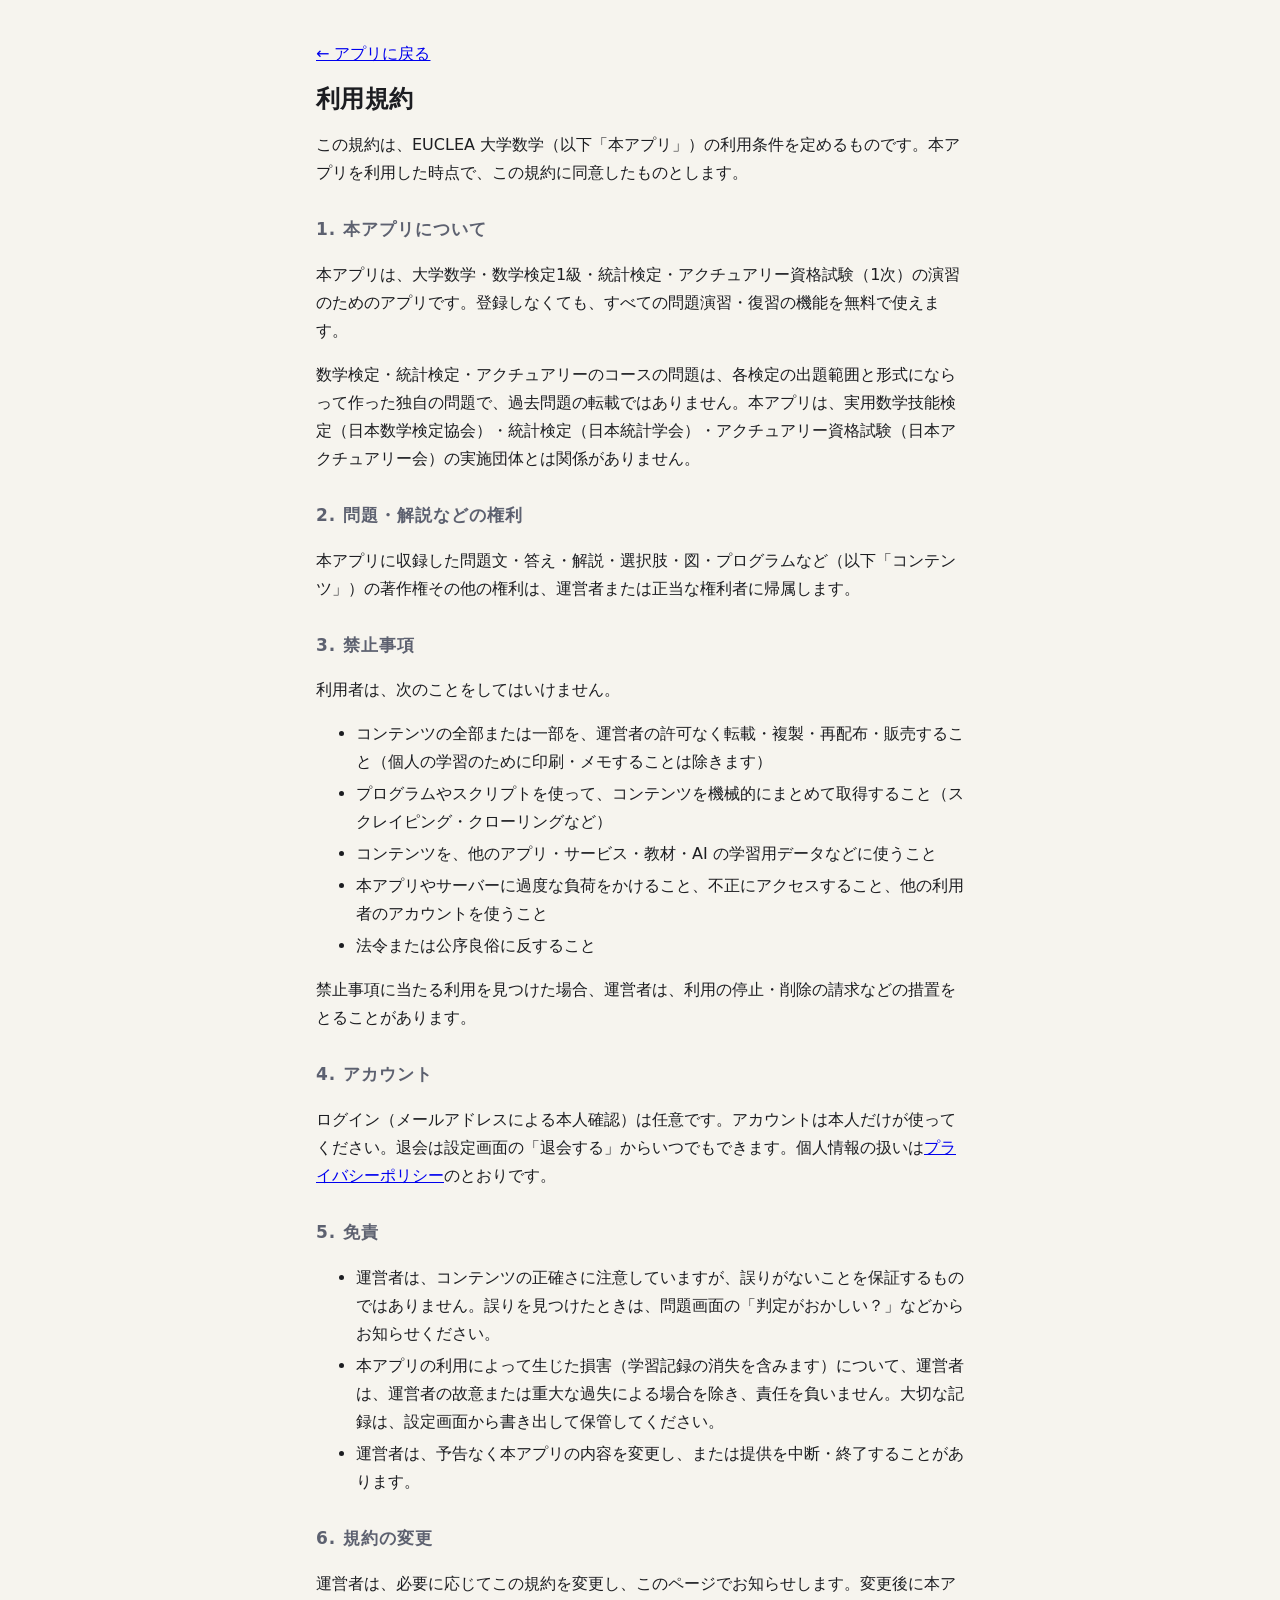
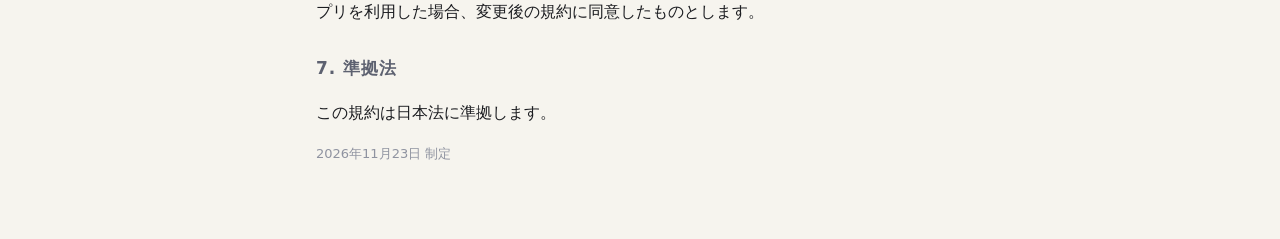
==== commit d17b42d3: "作業中：アクチュアリー（1次）コースの枠組み 分類（5科目・15分野）、コースのタブ、科目の短い名前、規約の記載、ページの説明文（Lemma の残り）を更新。 問題と解法カードは作成中（このブランチを" ====
--- a/terms.html
+++ b/terms.html
@@ -18,8 +18,8 @@
   <p>この規約は、EUCLEA 大学数学（以下「本アプリ」）の利用条件を定めるものです。本アプリを利用した時点で、この規約に同意したものとします。</p>
 
   <h2>1. 本アプリについて</h2>
-  <p>本アプリは、大学数学・数学検定1級・統計検定の演習のためのアプリです。登録しなくても、すべての問題演習・復習の機能を無料で使えます。</p>
-  <p>数学検定・統計検定のコースの問題は、各検定の出題範囲と形式にならって作った独自の問題で、過去問題の転載ではありません。本アプリは、実用数学技能検定（日本数学検定協会）・統計検定（日本統計学会）の実施団体とは関係がありません。</p>
+  <p>本アプリは、大学数学・数学検定1級・統計検定・アクチュアリー資格試験（1次）の演習のためのアプリです。登録しなくても、すべての問題演習・復習の機能を無料で使えます。</p>
+  <p>数学検定・統計検定・アクチュアリーのコースの問題は、各検定の出題範囲と形式にならって作った独自の問題で、過去問題の転載ではありません。本アプリは、実用数学技能検定（日本数学検定協会）・統計検定（日本統計学会）・アクチュアリー資格試験（日本アクチュアリー会）の実施団体とは関係がありません。</p>
 
   <h2>2. 問題・解説などの権利</h2>
   <p>本アプリに収録した問題文・答え・解説・選択肢・図・プログラムなど（以下「コンテンツ」）の著作権その他の権利は、運営者または正当な権利者に帰属します。</p>
